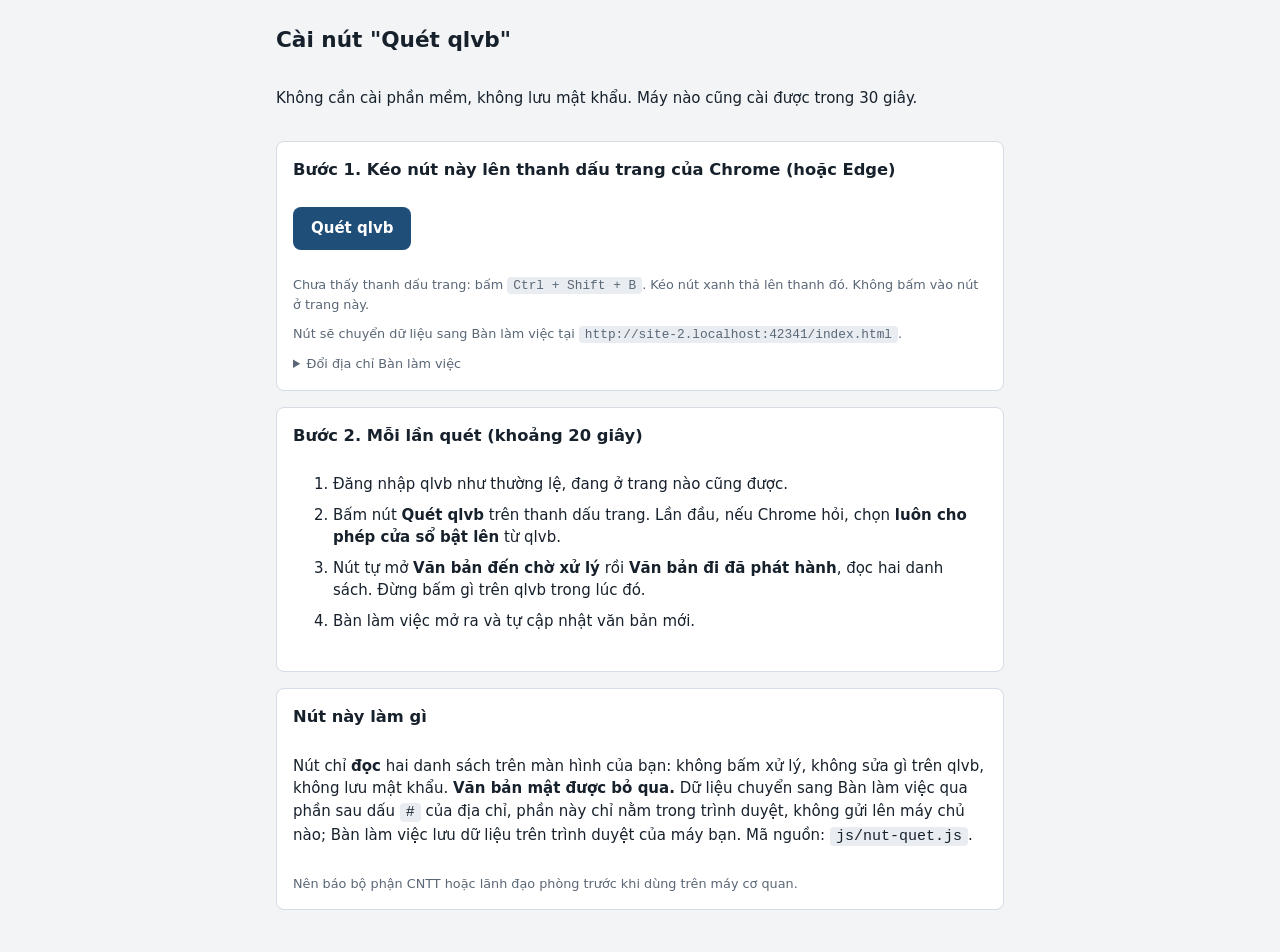
==== cai-dat-nut-quet.html @ 665c6ed6 "Ban lam viec Phong VHXH" ====
<!doctype html>
<html lang="vi">
<head>
<meta charset="utf-8">
<meta name="viewport" content="width=device-width, initial-scale=1">
<title>Cài nút Quét qlvb</title>
<link rel="stylesheet" href="css/styles.css">
<style>
  .wrap { max-width: 760px; margin: 0 auto; padding: 24px 16px 48px; display: flex; flex-direction: column; gap: 16px; }
  .bm { display: inline-block; padding: 10px 18px; border-radius: 8px; background: var(--accent); color: var(--accent-ink); font-weight: 600; text-decoration: none; cursor: grab; }
  ol li { margin-bottom: 8px; }
  code { font-family: var(--font-mono); background: var(--surface-2); padding: 1px 6px; border-radius: 4px; word-break: break-all; }
  #web { width: 100%; padding: 8px 10px; border: 1px solid var(--line); border-radius: 6px; background: var(--surface); color: var(--ink); font: inherit; }
</style>
</head>
<body>
<div class="wrap">
  <h1>Cài nút "Quét qlvb"</h1>
  <p>Không cần cài phần mềm, không lưu mật khẩu. Máy nào cũng cài được trong 30 giây.</p>

  <div class="block">
    <h2>Bước 1. Kéo nút này lên thanh dấu trang của Chrome (hoặc Edge)</h2>
    <p><a class="bm" id="bm" href="#">Quét qlvb</a></p>
    <p class="hint">Chưa thấy thanh dấu trang: bấm <code>Ctrl + Shift + B</code>. Kéo nút xanh thả lên thanh đó. Không bấm vào nút ở trang này.</p>
    <p class="hint" id="webInfo"></p>
    <details>
      <summary class="hint">Đổi địa chỉ Bàn làm việc</summary>
      <p><input id="web" type="url" placeholder="https://…/index.html"></p>
      <p class="hint">Nút mở Bàn làm việc theo địa chỉ này để chuyển dữ liệu sang. Để trống thì nút tải về tệp .json (nhập bằng nút "Nhập dữ liệu qlvb").</p>
    </details>
  </div>

  <div class="block">
    <h2>Bước 2. Mỗi lần quét (khoảng 20 giây)</h2>
    <ol>
      <li>Đăng nhập qlvb như thường lệ, đang ở trang nào cũng được.</li>
      <li>Bấm nút <b>Quét qlvb</b> trên thanh dấu trang. Lần đầu, nếu Chrome hỏi, chọn <b>luôn cho phép cửa sổ bật lên</b> từ qlvb.</li>
      <li>Nút tự mở <b>Văn bản đến chờ xử lý</b> rồi <b>Văn bản đi đã phát hành</b>, đọc hai danh sách. Đừng bấm gì trên qlvb trong lúc đó.</li>
      <li>Bàn làm việc mở ra và tự cập nhật văn bản mới.</li>
    </ol>
  </div>

  <div class="block">
    <h2>Nút này làm gì</h2>
    <p>Nút chỉ <b>đọc</b> hai danh sách trên màn hình của bạn: không bấm xử lý, không sửa gì trên qlvb, không lưu mật khẩu. <b>Văn bản mật được bỏ qua.</b> Dữ liệu chuyển sang Bàn làm việc qua phần sau dấu <code>#</code> của địa chỉ, phần này chỉ nằm trong trình duyệt, không gửi lên máy chủ nào; Bàn làm việc lưu dữ liệu trên trình duyệt của máy bạn. Mã nguồn: <code>js/nut-quet.js</code>.</p>
    <p class="hint">Nên báo bộ phận CNTT hoặc lãnh đạo phòng trước khi dùng trên máy cơ quan.</p>
  </div>
</div>
<script src="js/nut-quet.js"></script>
<script>
  (function () {
    var macDinh = location.protocol === "https:" || location.protocol === "http:" ? location.href.replace(/[#?].*$/, "").replace(/[^/]*$/, "index.html") : "";
    var o = document.getElementById("web"), bm = document.getElementById("bm"), info = document.getElementById("webInfo");
    o.value = macDinh;
    function dung() {
      var web = o.value.trim();
      bm.href = "javascript:" + encodeURIComponent("(" + window.NUT_QUET.toString() + ")(" + JSON.stringify(web) + ")");
      info.innerHTML = web ? "Nút sẽ chuyển dữ liệu sang Bàn làm việc tại <code>" + web.replace(/</g, "&lt;") + "</code>."
        : "Trang này đang mở từ tệp trên máy nên nút sẽ <b>tải về tệp .json</b>. Mở trang cài đặt từ địa chỉ web của Bàn làm việc để nút tự chuyển dữ liệu sang.";
    }
    o.addEventListener("input", dung);
    dung();
  })();
</script>
</body>
</html>
---- css/styles.css ----
/* Layout: đầu trang con dấu + trạng thái quét, tab; "Hôm nay" hai cột, "Lịch" lưới tháng + bảng chi tiết ngày */
:root {
  --bg: #f2f4f6;
  --surface: #ffffff;
  --surface-2: #e9edf1;
  --ink: #17212c;
  --muted: #5a6776;
  --line: #d5dce4;
  --accent: #1f4e79;
  --accent-ink: #ffffff;
  --seal: #b3261e;
  --red: #b3261e;   --red-bg: #fbe6e3;
  --amber: #925600; --amber-bg: #fcefd8;
  --blue: #1f5f99;  --blue-bg: #e2edf8;
  --green: #2f6b3a; --green-bg: #e2f1e5;
  --grey: #5f6b78;  --grey-bg: #eceff2;
  --violet: #6a3fa0; --violet-bg: #efe8f8;
  --font-display: "Lexend", "Be Vietnam Pro", system-ui, sans-serif;
  --font-body: "Be Vietnam Pro", system-ui, -apple-system, "Segoe UI", sans-serif;
  --font-mono: "IBM Plex Mono", ui-monospace, Consolas, monospace;
  --radius: 8px;
}
@media (prefers-color-scheme: dark) {
  :root:not([data-theme="light"]) {
    --bg: #10151b; --surface: #18202a; --surface-2: #222c37; --ink: #e5eaf0; --muted: #9aa6b4; --line: #2d3946;
    --accent: #82b2e2; --accent-ink: #0c1520; --seal: #e57368;
    --red: #f08a80; --red-bg: #3a1d1b; --amber: #e8b05a; --amber-bg: #392b13; --blue: #8fbbe8; --blue-bg: #1c2d40;
    --green: #8fcf98; --green-bg: #1b3020; --grey: #a3adb8; --grey-bg: #262f39; --violet: #c3a3ef; --violet-bg: #2c2240; color-scheme: dark;
  }
}
:root[data-theme="dark"] {
  --bg: #10151b; --surface: #18202a; --surface-2: #222c37; --ink: #e5eaf0; --muted: #9aa6b4; --line: #2d3946;
  --accent: #82b2e2; --accent-ink: #0c1520; --seal: #e57368;
  --red: #f08a80; --red-bg: #3a1d1b; --amber: #e8b05a; --amber-bg: #392b13; --blue: #8fbbe8; --blue-bg: #1c2d40;
  --green: #8fcf98; --green-bg: #1b3020; --grey: #a3adb8; --grey-bg: #262f39; --violet: #c3a3ef; --violet-bg: #2c2240; color-scheme: dark;
}

* { box-sizing: border-box; }
[hidden] { display: none !important; }
html, body { margin: 0; }
body { background: var(--bg); color: var(--ink); font-family: var(--font-body); font-size: 15px; line-height: 1.5; }
h1, h2, h3 { font-family: var(--font-display); margin: 0; text-wrap: balance; }
h2 { font-size: 1.02rem; font-weight: 600; }
button, input, select { font: inherit; color: inherit; }
:focus-visible { outline: 2px solid var(--accent); outline-offset: 2px; }
.mono { font-family: var(--font-mono); font-size: .85em; }

.app { max-width: 1180px; margin: 0 auto; padding-inline: 16px; padding-block: 18px 48px; display: flex; flex-direction: column; gap: 14px; }
.topbar { display: flex; flex-wrap: wrap; align-items: center; justify-content: space-between; gap: 10px 20px; }
.brand { display: flex; align-items: center; gap: 12px; min-width: 0; }
.seal { width: 46px; height: 46px; flex: none; border-radius: 50%; border: 2.5px solid var(--seal); color: var(--seal);
  display: grid; place-items: center; font-family: var(--font-display); font-weight: 600; font-size: .95rem;
  box-shadow: inset 0 0 0 3px var(--bg), inset 0 0 0 4px var(--seal); }
.eyebrow { margin: 0; font-size: .76rem; color: var(--muted); text-transform: uppercase; letter-spacing: .05em; }
h1 { font-size: 1.35rem; font-weight: 600; }
.scan { display: flex; flex-wrap: wrap; align-items: center; gap: 10px; }
.scan-info { margin: 0; font-size: .84rem; color: var(--muted); }
.scan-info b { color: var(--ink); font-weight: 600; }
.demo-note { margin: 0; padding: 8px 12px; border: 1px dashed var(--line); border-radius: var(--radius); font-size: .84rem; color: var(--muted); }

.btn { border: 1px solid var(--line); background: var(--surface); padding: 7px 14px; border-radius: 6px; cursor: pointer; font-weight: 500; }
.btn:hover { border-color: var(--accent); }
.btn-primary { background: var(--accent); color: var(--accent-ink); border-color: var(--accent); }
.btn-sm { padding: 4px 10px; font-size: .84rem; }
.btn-ghost { background: transparent; }

.tabs { display: flex; gap: 4px; border-bottom: 1px solid var(--line); overflow-x: auto; }
.tab { background: none; border: 0; border-bottom: 2.5px solid transparent; padding: 10px 14px; cursor: pointer; color: var(--muted); font-weight: 500; white-space: nowrap; }
.tab.is-active { color: var(--ink); border-bottom-color: var(--accent); }
.count { display: inline-block; min-width: 20px; padding: 0 6px; margin-left: 4px; border-radius: 10px; background: var(--red-bg); color: var(--red); font-size: .75rem; font-weight: 600; }
.panel { display: flex; flex-direction: column; gap: 14px; }

.summary { display: grid; grid-template-columns: repeat(5, minmax(0, 1fr)); background: var(--surface); border: 1px solid var(--line); border-radius: var(--radius); }
.sum { padding: 12px 16px; border-left: 1px solid var(--line); min-width: 0; }
.sum:first-child { border-left: 0; }
.sum-num { font-family: var(--font-display); font-size: 1.6rem; font-weight: 600; line-height: 1.2; font-variant-numeric: tabular-nums; }
.sum-label { font-size: .8rem; color: var(--muted); }
.sum.red .sum-num { color: var(--red); } .sum.amber .sum-num { color: var(--amber); } .sum.green .sum-num { color: var(--green); }

.grid-2 { display: grid; grid-template-columns: minmax(0, 1.6fr) minmax(0, 1fr); gap: 14px; align-items: start; }
.side { display: flex; flex-direction: column; gap: 14px; min-width: 0; }
.block { background: var(--surface); border: 1px solid var(--line); border-radius: var(--radius); padding: 16px; min-width: 0; display: flex; flex-direction: column; gap: 10px; }
.block-head { display: flex; flex-wrap: wrap; align-items: center; justify-content: space-between; gap: 8px; }
.sub { font-size: .8rem; text-transform: uppercase; letter-spacing: .05em; color: var(--muted); font-weight: 600; margin-top: 6px; }
.hint { margin: 0; font-size: .8rem; color: var(--muted); }

/* Tasks */
.tasks { list-style: none; margin: 0; padding: 0; display: flex; flex-direction: column; }
.task { display: grid; grid-template-columns: auto minmax(0, 1fr) auto; gap: 2px 10px; align-items: start; padding: 10px 0 10px 10px; border-top: 1px solid var(--line); border-left: 3px solid transparent; }
.task:first-child { border-top: 0; }
.task.k-red { border-left-color: var(--red); } .task.k-amber { border-left-color: var(--amber); } .task.k-blue { border-left-color: var(--blue); }
.task.done { opacity: .55; } .task.done .t-title { text-decoration: line-through; }
.task input { width: 17px; height: 17px; margin-top: 3px; accent-color: var(--accent); }
.t-title { font-weight: 500; cursor: pointer; }
.t-note { grid-column: 2; font-size: .82rem; color: var(--muted); }
.t-date { font-size: .8rem; color: var(--muted); white-space: nowrap; font-variant-numeric: tabular-nums; text-align: right; }
.t-date.late { color: var(--red); font-weight: 600; }
.compact .task { padding-block: 7px; }
.empty { color: var(--muted); font-size: .9rem; padding: 6px 0; }
.pill { display: inline-block; padding: 1px 8px; border-radius: 999px; font-size: .74rem; font-weight: 600; white-space: nowrap; }
.pill.red { background: var(--red-bg); color: var(--red); } .pill.amber { background: var(--amber-bg); color: var(--amber); }
.pill.blue { background: var(--blue-bg); color: var(--blue); } .pill.green { background: var(--green-bg); color: var(--green); }
.pill.grey { background: var(--grey-bg); color: var(--grey); }

.routine { margin: 0; padding-left: 0; list-style: none; display: flex; flex-direction: column; gap: 6px; counter-reset: s; }
.routine li { display: flex; gap: 8px; align-items: flex-start; font-size: .9rem; }
.routine label { display: flex; gap: 8px; align-items: flex-start; cursor: pointer; }
.routine input { margin-top: 3px; accent-color: var(--accent); }
.routine.plain { list-style: decimal; padding-left: 20px; }
.routine.plain li { display: list-item; }
.mini { list-style: none; margin: 0; padding: 0; display: flex; flex-direction: column; gap: 8px; font-size: .86rem; }
.mini li { border-left: 3px solid var(--line); padding-left: 8px; }
.mini li.red { border-left-color: var(--red); } .mini li.amber { border-left-color: var(--amber); } .mini li.blue { border-left-color: var(--blue); }
.mini b { font-weight: 600; display: block; }
.mini span { color: var(--muted); }

/* Calendar */
.cal-layout { display: grid; grid-template-columns: minmax(0, 1fr) minmax(0, 340px); gap: 14px; align-items: start; }
.cal-head { display: flex; align-items: center; gap: 8px; flex-wrap: wrap; }
.cal-head h2 { min-width: 140px; text-align: center; font-size: 1.1rem; }
.cal-grid { display: grid; grid-template-columns: repeat(7, minmax(0, 1fr)); gap: 4px; }
.dow { font-size: .72rem; text-transform: uppercase; letter-spacing: .04em; color: var(--muted); text-align: center; padding-bottom: 2px; }
.day { min-height: 92px; border: 1px solid var(--line); border-radius: 6px; padding: 5px; display: flex; flex-direction: column; gap: 3px; background: var(--surface); cursor: pointer; text-align: left; min-width: 0; }
.day:hover { border-color: var(--accent); }
.day.out { opacity: .4; }
.day.weekend { background: var(--surface-2); }
.day.today { box-shadow: inset 0 0 0 2px var(--accent); }
.day.sel { border-color: var(--accent); background: var(--blue-bg); }
.d-num { font-size: .8rem; font-weight: 600; font-variant-numeric: tabular-nums; color: var(--muted); }
.day.today .d-num { color: var(--accent); }
.ev { font-size: .7rem; line-height: 1.25; padding: 1px 5px; border-radius: 4px; overflow: hidden; text-overflow: ellipsis; white-space: nowrap; }
.ev.red { background: var(--red-bg); color: var(--red); } .ev.amber { background: var(--amber-bg); color: var(--amber); }
.ev.blue { background: var(--blue-bg); color: var(--blue); } .ev.green { background: var(--green-bg); color: var(--green); }
.ev.grey { background: var(--grey-bg); color: var(--grey); }
.ev.done { text-decoration: line-through; opacity: .6; }
.more { font-size: .7rem; color: var(--muted); }
.legend { display: flex; flex-wrap: wrap; gap: 6px 14px; font-size: .78rem; color: var(--muted); }
.legend span { display: inline-flex; align-items: center; gap: 6px; }
.sw { width: 12px; height: 12px; border-radius: 3px; display: inline-block; }
.sw.red { background: var(--red); } .sw.amber { background: var(--amber); } .sw.blue { background: var(--blue); } .sw.green { background: var(--green); } .sw.grey { background: var(--grey); }
.day-panel { position: sticky; top: env(safe-area-inset-top, 0px); }
.dsec { font-size: .76rem; text-transform: uppercase; letter-spacing: .05em; color: var(--muted); font-weight: 600; margin: 8px 0 2px; }
.dlist { list-style: none; margin: 0; padding: 0; display: flex; flex-direction: column; gap: 6px; font-size: .86rem; }
.dlist li { display: flex; flex-direction: column; gap: 1px; }

/* Tables */
.filters { display: flex; flex-wrap: wrap; gap: 6px; }
.chip { border: 1px solid var(--line); background: transparent; border-radius: 999px; padding: 3px 11px; font-size: .82rem; cursor: pointer; }
.chip.is-on { background: var(--ink); color: var(--bg); border-color: var(--ink); }
.search { border: 1px solid var(--line); border-radius: 6px; padding: 7px 10px; background: var(--bg); width: 300px; max-width: 100%; }
.table-wrap { overflow-x: auto; }
.table { width: 100%; border-collapse: collapse; font-size: .87rem; min-width: 760px; }
.table th { text-align: left; font-size: .72rem; text-transform: uppercase; letter-spacing: .04em; color: var(--muted); padding: 8px 10px; border-bottom: 1px solid var(--line); font-weight: 600; }
.table td { padding: 9px 10px; border-bottom: 1px solid var(--line); vertical-align: top; }
.table td:first-child { white-space: nowrap; border-left: 3px solid transparent; }
.table tr.k-red td:first-child { border-left-color: var(--red); } .table tr.k-amber td:first-child { border-left-color: var(--amber); }
.table tr.k-green td:first-child { border-left-color: var(--green); } .table tr.k-blue td:first-child { border-left-color: var(--blue); }
.table td.nowrap { white-space: nowrap; font-variant-numeric: tabular-nums; }
.table td.st { min-width: 220px; font-size: .84rem; }

/* Dialog */
.overlay { position: fixed; inset: 0; background: rgba(10, 16, 24, .45); display: grid; place-items: center; padding: 16px; z-index: 10; }
.dialog { background: var(--surface); border: 1px solid var(--line); border-radius: 10px; padding: 20px; width: 100%; max-width: 460px; display: flex; flex-direction: column; gap: 12px; }
.dialog p { margin: 0; font-size: .92rem; }
.field { display: flex; flex-direction: column; gap: 4px; font-size: .84rem; color: var(--muted); min-width: 0; }
.field input, .field select { border: 1px solid var(--line); border-radius: 6px; padding: 7px 9px; background: var(--bg); color: var(--ink); }
.two { display: grid; grid-template-columns: minmax(0, 1fr) minmax(0, 1fr); gap: 10px; }
.row { display: flex; flex-wrap: wrap; gap: 8px; }
.row.end { justify-content: flex-end; }

@media (max-width: 960px) {
  .grid-2, .cal-layout { grid-template-columns: minmax(0, 1fr); }
  .summary { grid-template-columns: repeat(3, minmax(0, 1fr)); }
  .sum:nth-child(4) { border-left: 0; }
  .sum:nth-child(n+4) { border-top: 1px solid var(--line); }
  .day-panel { position: static; }
}
@media (max-width: 600px) {
  .summary { grid-template-columns: repeat(2, minmax(0, 1fr)); }
  .sum { border-left: 0 !important; border-top: 1px solid var(--line); }
  .sum:nth-child(-n+2) { border-top: 0; }
  .sum:nth-child(even) { border-left: 1px solid var(--line) !important; }
  .day { min-height: 54px; padding: 3px; }
  .ev { font-size: 0; padding: 0; height: 6px; border-radius: 3px; }
  .ev.green, .ev.grey { display: none; }
  .two { grid-template-columns: minmax(0, 1fr); }
}
@media (prefers-reduced-motion: reduce) { * { transition: none !important; } }

/* ===== Bổ sung: xử lý văn bản, báo cáo, lịch, sao lưu ===== */
.pill.violet, .ev.violet { background: var(--violet-bg); color: var(--violet); }
.sw.violet { background: var(--violet); }
.task.k-violet { border-left-color: var(--violet); }
.label { margin: 0; font-size: .78rem; text-transform: uppercase; letter-spacing: .05em; color: var(--muted); font-weight: 600; }
.status { margin: 0; font-size: .85rem; color: var(--muted); min-height: 1.2em; }
.dialog { max-height: calc(100vh - 32px); overflow-y: auto; }
.dialog.wide { max-width: 640px; }
.dialog fieldset { border: 0; padding: 0; margin: 0; display: flex; flex-direction: column; gap: 6px; }
.doc-card { background: var(--surface-2); border-radius: 6px; padding: 10px 12px; font-size: .9rem; display: flex; flex-direction: column; gap: 2px; }
.doc-card .mono { font-weight: 600; }
.suggest { margin: 0; font-size: .9rem; padding: 8px 12px; border-left: 3px solid var(--accent); background: var(--blue-bg); border-radius: 0 6px 6px 0; }
.radios { display: grid; grid-template-columns: repeat(2, minmax(0, 1fr)); gap: 6px; }
.radios label { display: flex; gap: 8px; align-items: flex-start; border: 1px solid var(--line); border-radius: 6px; padding: 7px 9px; cursor: pointer; font-size: .88rem; }
.radios label:has(input:checked) { border-color: var(--accent); background: var(--blue-bg); }
.radios input { margin-top: 3px; accent-color: var(--accent); }
.radios .sg { font-size: .72rem; color: var(--accent); font-weight: 600; margin-left: 4px; }
.out-card { border: 1px dashed var(--line); border-radius: 6px; padding: 10px 12px; font-size: .88rem; display: flex; flex-direction: column; gap: 6px; }
.out-card ul { margin: 0; padding-left: 18px; }
.out-card .path { display: flex; flex-wrap: wrap; gap: 6px; align-items: center; }
.out-card .path code { font-family: var(--font-mono); font-size: .8rem; background: var(--surface-2); padding: 2px 6px; border-radius: 4px; word-break: break-all; }
.three { display: grid; grid-template-columns: minmax(0, 1fr) minmax(0, .7fr) minmax(0, 1.3fr); gap: 10px; }
.check { display: flex; gap: 8px; align-items: flex-start; font-size: .88rem; cursor: pointer; }
.check input { margin-top: 3px; accent-color: var(--accent); }
.ev-fields { display: flex; flex-direction: column; gap: 6px; }
.field textarea { border: 1px solid var(--line); border-radius: 6px; padding: 7px 9px; background: var(--bg); color: var(--ink); font: inherit; resize: vertical; }
.field-inline { display: flex; gap: 8px; }
.field-inline > * { flex: 1; min-width: 0; }
.btn-xl { padding: 3px 10px; font-size: .8rem; white-space: nowrap; }
.table tr.click { cursor: pointer; }
.table tr.click:hover td { background: var(--surface-2); }
.huong { display: flex; flex-direction: column; gap: 2px; font-size: .84rem; }
.huong .hint { font-size: .76rem; }
.mini .row { justify-content: space-between; align-items: center; flex-wrap: nowrap; }
.bv-grid { display: grid; grid-template-columns: max-content minmax(0, 1fr); gap: 4px 14px; font-size: .9rem; margin: 0; }
.bv-grid dt { color: var(--muted); }
.bv-grid dd { margin: 0; }
.bv-sec { margin: 12px 0 4px; }
.bv-list { margin: 0; padding-left: 20px; font-size: .9rem; display: flex; flex-direction: column; gap: 3px; }
.ev-meta { grid-column: 2; font-size: .8rem; color: var(--violet); }
.toast { position: fixed; left: 50%; bottom: calc(20px + env(safe-area-inset-bottom, 0px)); transform: translateX(-50%); background: var(--ink); color: var(--bg); padding: 10px 16px; border-radius: 8px; font-size: .9rem; z-index: 20; max-width: calc(100vw - 32px); }
@media (max-width: 600px) {
  .radios, .three { grid-template-columns: minmax(0, 1fr); }
}
.sum.violet .sum-num { color: var(--violet); }
.count.amber { background: var(--amber-bg); color: var(--amber); }
.acts { display: flex; flex-wrap: wrap; gap: 4px; justify-content: flex-end; }
.mini .q { color: var(--amber); font-size: .8rem; }

/* ---------- KHUNG TRỢ LÝ ---------- */
.tl-fab { position: fixed; right: 20px; bottom: calc(20px + env(safe-area-inset-bottom, 0px)); z-index: 15; background: var(--accent); color: var(--accent-ink); border: 0; border-radius: 999px; padding: 12px 20px; font-weight: 600; font-size: .95rem; cursor: pointer; box-shadow: 0 4px 14px rgba(0,0,0,.22); }
.tl-fab[aria-expanded="true"] { opacity: 0; pointer-events: none; }
.tl-panel { position: fixed; right: 20px; bottom: calc(20px + env(safe-area-inset-bottom, 0px)); z-index: 16; width: min(420px, calc(100vw - 32px)); height: min(600px, calc(100vh - 40px)); display: flex; flex-direction: column; background: var(--surface); border: 1px solid var(--line); border-radius: 12px; box-shadow: 0 10px 32px rgba(0,0,0,.25); overflow: hidden; }
.tl-panel[hidden] { display: none !important; }
.tl-head { display: flex; justify-content: space-between; align-items: center; gap: 8px; padding: 10px 12px; border-bottom: 1px solid var(--line); font-size: .9rem; }
.tl-log { flex: 1; overflow-y: auto; padding: 12px; display: flex; flex-direction: column; gap: 10px; }
.tl-msg { max-width: 92%; padding: 8px 12px; border-radius: 10px; font-size: .9rem; line-height: 1.5; overflow-wrap: anywhere; }
.tl-msg.me { align-self: flex-end; background: var(--accent); color: var(--accent-ink); }
.tl-msg.bot { align-self: flex-start; background: var(--bg); border: 1px solid var(--line); }
.tl-msg p { margin: 4px 0; }
.tl-list { margin: 6px 0; padding-left: 18px; display: grid; gap: 4px; }
.tl-chips { display: flex; flex-wrap: wrap; gap: 6px; margin-top: 8px; }
.tl-chip { border: 1px solid var(--accent); color: var(--accent); background: var(--surface); border-radius: 999px; padding: 3px 10px; font-size: .8rem; cursor: pointer; text-align: left; }
.tl-chip:hover { background: var(--blue-bg); }
.tl-prompt { margin-top: 8px; border: 1px solid var(--line); border-radius: 8px; background: var(--surface); }
.tl-prompt-head { display: flex; justify-content: space-between; align-items: center; gap: 8px; padding: 6px 8px; border-bottom: 1px solid var(--line); font-size: .84rem; }
.tl-prompt pre { margin: 0; padding: 8px; max-height: 220px; overflow: auto; white-space: pre-wrap; font-family: var(--font-body); font-size: .8rem; line-height: 1.5; }
.tl-prompt .hint { margin: 0; padding: 4px 8px 8px; }
.tl-form { display: flex; gap: 8px; padding: 10px; border-top: 1px solid var(--line); }
.tl-form input { flex: 1; min-width: 0; padding: 8px 10px; border: 1px solid var(--line); border-radius: 6px; background: var(--surface); color: var(--ink); font: inherit; }
@media (max-width: 520px) { .tl-panel { right: 8px; left: 8px; width: auto; bottom: 8px; height: calc(100vh - 16px); } .tl-fab { right: 12px; } }
@media print { .tl-fab, .tl-panel { display: none !important; } }

/* Tạo thư mục công việc trong hộp Xử lý */
.out-card .mk { display: flex; flex-direction: column; gap: 6px; border-top: 1px dashed var(--line); padding-top: 8px; }
.out-card .mk .status code { font-family: var(--font-mono); font-size: .8rem; background: var(--surface-2); padding: 1px 5px; border-radius: 4px; word-break: break-all; }
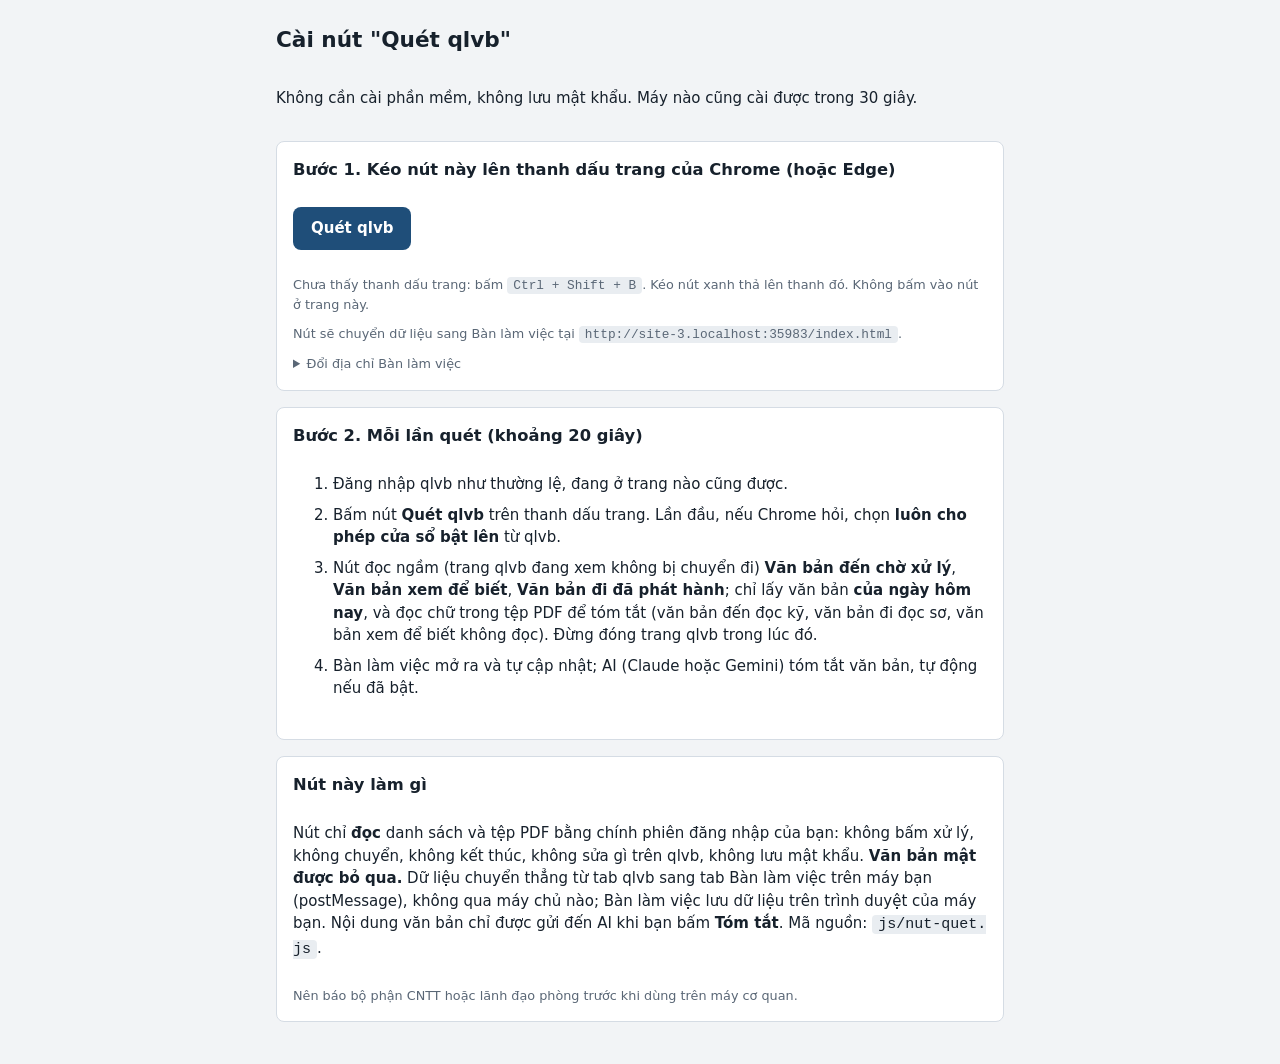
==== commit 229c1597: "Tom tat viec phuong can lam" ====
--- a/cai-dat-nut-quet.html
+++ b/cai-dat-nut-quet.html
@@ -35,14 +35,14 @@
     <ol>
       <li>Đăng nhập qlvb như thường lệ, đang ở trang nào cũng được.</li>
       <li>Bấm nút <b>Quét qlvb</b> trên thanh dấu trang. Lần đầu, nếu Chrome hỏi, chọn <b>luôn cho phép cửa sổ bật lên</b> từ qlvb.</li>
-      <li>Nút tự mở <b>Văn bản đến chờ xử lý</b> rồi <b>Văn bản đi đã phát hành</b>, đọc hai danh sách. Đừng bấm gì trên qlvb trong lúc đó.</li>
-      <li>Bàn làm việc mở ra và tự cập nhật văn bản mới.</li>
+      <li>Nút đọc ngầm (trang qlvb đang xem không bị chuyển đi) <b>Văn bản đến chờ xử lý</b>, <b>Văn bản xem để biết</b>, <b>Văn bản đi đã phát hành</b>; chỉ lấy văn bản <b>của ngày hôm nay</b>, và đọc chữ trong tệp PDF để tóm tắt (văn bản đến đọc kỹ, văn bản đi đọc sơ, văn bản xem để biết không đọc). Đừng đóng trang qlvb trong lúc đó.</li>
+      <li>Bàn làm việc mở ra và tự cập nhật; AI (Claude hoặc Gemini) tóm tắt văn bản, tự động nếu đã bật.</li>
     </ol>
   </div>
 
   <div class="block">
     <h2>Nút này làm gì</h2>
-    <p>Nút chỉ <b>đọc</b> hai danh sách trên màn hình của bạn: không bấm xử lý, không sửa gì trên qlvb, không lưu mật khẩu. <b>Văn bản mật được bỏ qua.</b> Dữ liệu chuyển sang Bàn làm việc qua phần sau dấu <code>#</code> của địa chỉ, phần này chỉ nằm trong trình duyệt, không gửi lên máy chủ nào; Bàn làm việc lưu dữ liệu trên trình duyệt của máy bạn. Mã nguồn: <code>js/nut-quet.js</code>.</p>
+    <p>Nút chỉ <b>đọc</b> danh sách và tệp PDF bằng chính phiên đăng nhập của bạn: không bấm xử lý, không chuyển, không kết thúc, không sửa gì trên qlvb, không lưu mật khẩu. <b>Văn bản mật được bỏ qua.</b> Dữ liệu chuyển thẳng từ tab qlvb sang tab Bàn làm việc trên máy bạn (postMessage), không qua máy chủ nào; Bàn làm việc lưu dữ liệu trên trình duyệt của máy bạn. Nội dung văn bản chỉ được gửi đến AI khi bạn bấm <b>Tóm tắt</b>. Mã nguồn: <code>js/nut-quet.js</code>.</p>
     <p class="hint">Nên báo bộ phận CNTT hoặc lãnh đạo phòng trước khi dùng trên máy cơ quan.</p>
   </div>
 </div>
